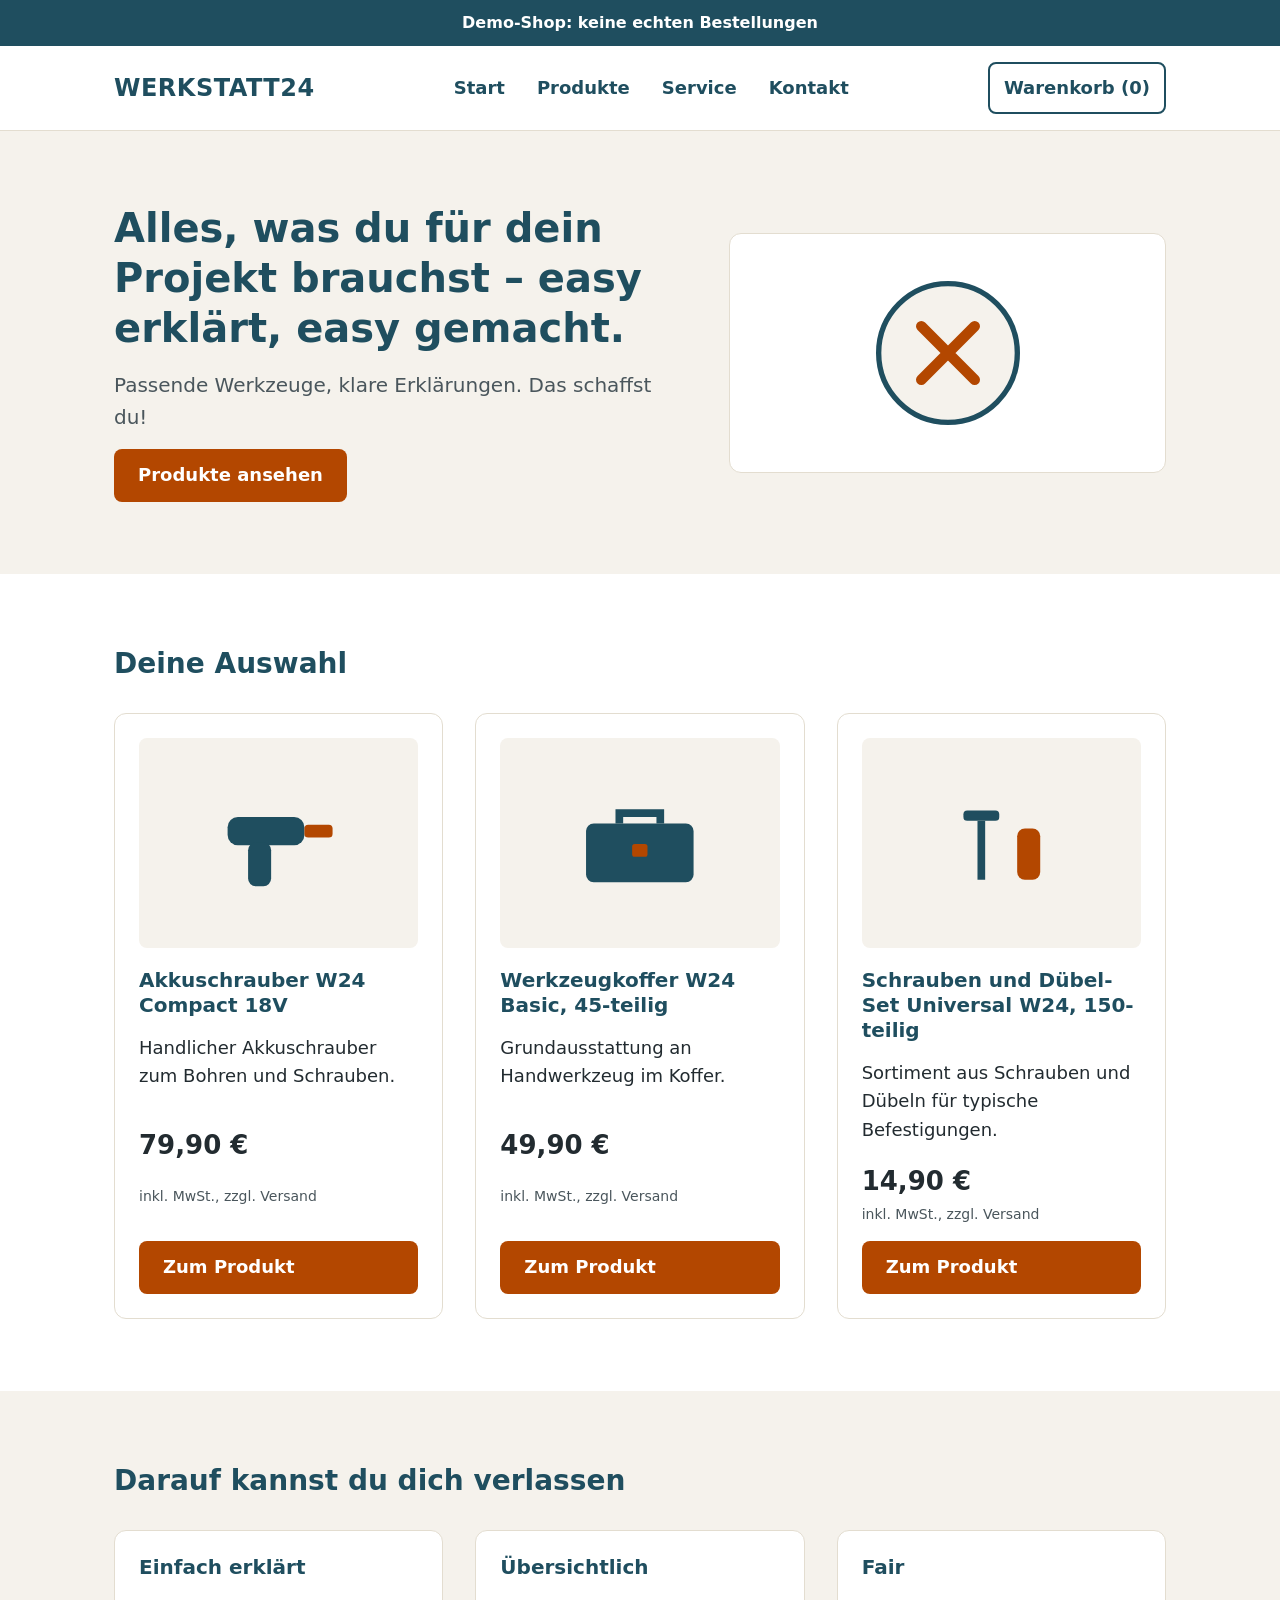
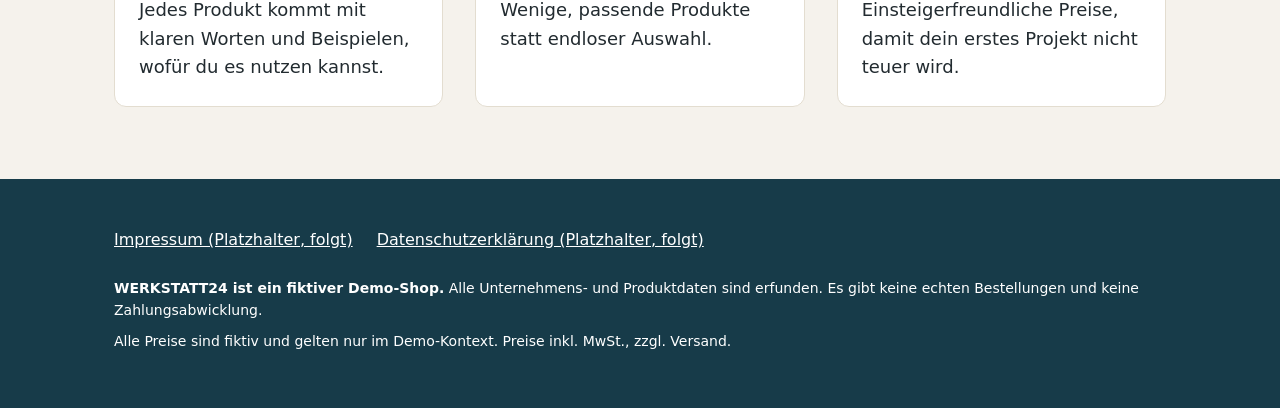
==== website/index.html @ 0d6a1109 "Erster Stand: WERKSTATT24 in Projektstruktur (HTML, CSS, JS, CLAUDE.md) Co-Authored-By: Claude Sonne" ====
<!DOCTYPE html>
<html lang="de">
<head>
<meta charset="utf-8">
<meta name="viewport" content="width=device-width, initial-scale=1">
<title>WERKSTATT24 – Demo-Shop für Heimwerker-Einsteiger</title>
<link rel="stylesheet" href="css/style.css">
<script src="js/app.js" defer></script>
</head>
<body>

<a class="skip" href="#hauptinhalt">Zum Inhalt springen</a>

<div class="demo-streifen" role="note">Demo-Shop: keine echten Bestellungen</div>

<header class="kopf">
  <div class="inhalt">
    <a class="logo" href="#">WERKSTATT24</a>
    <button type="button" class="menue-knopf" aria-expanded="false" aria-controls="hauptnavigation">Menü</button>
    <nav class="nav" id="hauptnavigation" aria-label="Hauptnavigation">
      <ul>
        <li><a href="#start">Start</a></li>
        <li><a href="#produkte">Produkte</a></li>
        <li><a href="#service">Service</a></li>
        <li><a href="#kontakt">Kontakt</a></li>
      </ul>
    </nav>
    <a class="warenkorb" href="#">Warenkorb (0)</a>
  </div>
</header>

<main id="hauptinhalt">

  <section class="start" id="start" aria-labelledby="start-titel">
    <div class="inhalt">
      <div>
        <h1 id="start-titel">Alles, was du für dein Projekt brauchst – easy erklärt, easy gemacht.</h1>
        <p class="unter">Passende Werkzeuge, klare Erklärungen. Das schaffst du!</p>
        <a class="button" href="#produkte">Produkte ansehen</a>
      </div>
      <div class="start-flaeche" aria-hidden="true">
        <!-- Gezeichnetes Symbol: Schraube, direkt im Code, kein externes Bild -->
        <svg viewBox="0 0 120 120" width="160" height="160">
          <circle cx="60" cy="60" r="52" fill="#F5F2EC" stroke="#1F4E5F" stroke-width="4"/>
          <path d="M40 40 L80 80 M80 40 L40 80" stroke="#B34700" stroke-width="8" stroke-linecap="round"/>
        </svg>
      </div>
    </div>
  </section>

  <section class="produkte" id="produkte" aria-labelledby="produkte-titel">
    <div class="inhalt">
      <h2 id="produkte-titel">Deine Auswahl</h2>

      <div class="karten">

        <article class="karte">
          <div class="bild" aria-hidden="true">
            <svg viewBox="0 0 120 90">
              <!-- Symbol Akkuschrauber (vereinfacht) -->
              <rect x="20" y="25" width="60" height="22" rx="8" fill="#1F4E5F"/>
              <rect x="80" y="31" width="22" height="10" rx="3" fill="#B34700"/>
              <rect x="36" y="45" width="18" height="34" rx="6" fill="#1F4E5F"/>
            </svg>
          </div>
          <h3>Akkuschrauber W24 Compact 18V</h3>
          <p>Handlicher Akkuschrauber zum Bohren und Schrauben.</p>
          <p class="preis">79,90 €</p>
          <p class="preis-hinweis">inkl. MwSt., zzgl. Versand</p>
          <a class="button" href="#">Zum Produkt</a>
        </article>

        <article class="karte">
          <div class="bild" aria-hidden="true">
            <svg viewBox="0 0 120 90">
              <!-- Symbol Werkzeugkoffer (vereinfacht) -->
              <rect x="18" y="30" width="84" height="46" rx="6" fill="#1F4E5F"/>
              <path d="M44 30 V22 H76 V30" fill="none" stroke="#1F4E5F" stroke-width="6"/>
              <rect x="54" y="46" width="12" height="10" rx="2" fill="#B34700"/>
            </svg>
          </div>
          <h3>Werkzeugkoffer W24 Basic, 45-teilig</h3>
          <p>Grundausstattung an Handwerkzeug im Koffer.</p>
          <p class="preis">49,90 €</p>
          <p class="preis-hinweis">inkl. MwSt., zzgl. Versand</p>
          <a class="button" href="#">Zum Produkt</a>
        </article>

        <article class="karte">
          <div class="bild" aria-hidden="true">
            <svg viewBox="0 0 120 90">
              <!-- Symbol Schraube und Dübel (vereinfacht) -->
              <rect x="30" y="20" width="28" height="8" rx="3" fill="#1F4E5F"/>
              <rect x="41" y="28" width="6" height="46" fill="#1F4E5F"/>
              <rect x="72" y="34" width="18" height="40" rx="6" fill="#B34700"/>
            </svg>
          </div>
          <h3>Schrauben und Dübel-Set Universal W24, 150-teilig</h3>
          <p>Sortiment aus Schrauben und Dübeln für typische Befestigungen.</p>
          <p class="preis">14,90 €</p>
          <p class="preis-hinweis">inkl. MwSt., zzgl. Versand</p>
          <a class="button" href="#">Zum Produkt</a>
        </article>

      </div>
    </div>
  </section>

  <section class="service" id="service" aria-labelledby="service-titel">
    <div class="inhalt">
      <h2 id="service-titel">Darauf kannst du dich verlassen</h2>
      <div class="service-liste">
        <div class="service-block">
          <h3>Einfach erklärt</h3>
          <p>Jedes Produkt kommt mit klaren Worten und Beispielen, wofür du es nutzen kannst.</p>
        </div>
        <div class="service-block">
          <h3>Übersichtlich</h3>
          <p>Wenige, passende Produkte statt endloser Auswahl.</p>
        </div>
        <div class="service-block">
          <h3>Fair</h3>
          <p>Einsteigerfreundliche Preise, damit dein erstes Projekt nicht teuer wird.</p>
        </div>
      </div>
    </div>
  </section>

</main>

<footer class="fuss" id="kontakt">
  <div class="inhalt">
    <ul>
      <li><a href="#">Impressum (Platzhalter, folgt)</a></li>
      <li><a href="#">Datenschutzerklärung (Platzhalter, folgt)</a></li>
    </ul>
    <p><strong>WERKSTATT24 ist ein fiktiver Demo-Shop.</strong> Alle Unternehmens- und Produktdaten sind erfunden. Es gibt keine echten Bestellungen und keine Zahlungsabwicklung.</p>
    <p>Alle Preise sind fiktiv und gelten nur im Demo-Kontext. Preise inkl. MwSt., zzgl. Versand.</p>
  </div>
</footer>

</body>
</html>
---- website/css/style.css ----
/* ===== FARBEN: hier ändern, gilt für die ganze Seite ===== */
:root {
  --haupt: #1F4E5F;        /* Petrol */
  --haupt-dunkel: #173B49; /* Fußbereich */
  --akzent: #B34700;       /* Orange, nur für Buttons und Links */
  --papier: #F5F2EC;       /* Hintergrund Startbereich/Service */
  --weiss: #FFFFFF;
  --text: #222B30;
  --text-leise: #4A565C;
  --rand: #E3DDD0;
}

* { box-sizing: border-box; }
body {
  margin: 0;
  /* Systemschriften: schnell, keine Datei von fremden Servern nötig (siehe fonts/README.txt) */
  font-family: system-ui, "Segoe UI", Roboto, Helvetica, Arial, sans-serif;
  font-size: 18px;
  line-height: 1.6;
  color: var(--text);
  background: var(--weiss);
}
.inhalt { max-width: 1100px; margin: 0 auto; padding: 0 24px; }
h1, h2, h3 { color: var(--haupt); line-height: 1.25; margin: 0 0 16px; }
h1 { font-size: 40px; }
h2 { font-size: 28px; }
h3 { font-size: 20px; }
p { margin: 0 0 16px; max-width: 65ch; }
a { color: var(--akzent); }

/* Überlaufschutz: sehr lange Wörter dürfen umbrechen, damit nichts seitlich herausragt */
h1, h2, h3, p, a { overflow-wrap: anywhere; }

/* Sichtbarer Tastatur-Fokus */
a:focus-visible, button:focus-visible {
  outline: 3px solid var(--haupt);
  outline-offset: 3px;
}

/* Link zum Direktsprung für Tastatur und Screenreader */
.skip { position: absolute; left: -999px; top: 0; background: var(--weiss); padding: 12px; }
.skip:focus { left: 8px; top: 8px; z-index: 10; }

/* Demo-Hinweis */
.demo-streifen {
  background: var(--haupt);
  color: var(--weiss);
  text-align: center;
  padding: 10px 24px;
  font-weight: 700;
  font-size: 16px;
}

/* Kopfbereich */
.kopf { border-bottom: 1px solid var(--rand); background: var(--weiss); }
.kopf .inhalt {
  display: flex; flex-wrap: wrap; align-items: center;
  justify-content: space-between; gap: 16px; padding-top: 16px; padding-bottom: 16px;
}
.logo { font-size: 24px; font-weight: 800; letter-spacing: 0.5px; color: var(--haupt); text-decoration: none; }
.nav ul { list-style: none; display: flex; flex-wrap: wrap; gap: 8px 24px; margin: 0; padding: 0; }
.nav a { color: var(--haupt); text-decoration: none; font-weight: 600; display: inline-block; padding: 10px 4px; min-height: 44px; }
.nav a:hover { text-decoration: underline; }
.warenkorb { color: var(--haupt); font-weight: 700; text-decoration: none; padding: 10px 14px; border: 2px solid var(--haupt); border-radius: 8px; display: inline-block; min-height: 44px; }

/* Menü-Schaltfläche (nur auf dem Handy sichtbar, siehe unten) – Stil wie der Warenkorb-Button */
.menue-knopf {
  display: none;
  font: inherit; font-weight: 700; color: var(--haupt);
  background: var(--weiss); border: 2px solid var(--haupt); border-radius: 8px;
  padding: 10px 14px; min-height: 44px; cursor: pointer;
}
.menue-knopf:hover { background: var(--papier); }

/* Startbereich */
.start { background: var(--papier); padding: 72px 0; }
.start .inhalt { display: grid; grid-template-columns: 1.3fr 1fr; gap: 48px; align-items: center; }
.start .inhalt > * { min-width: 0; }
.start .unter { font-size: 20px; color: var(--text-leise); }
.start-flaeche {
  background: var(--weiss); border: 1px solid var(--rand); border-radius: 12px;
  padding: 32px; display: flex; justify-content: center; align-items: center; min-height: 240px;
}

/* Buttons */
.button {
  display: inline-block; background: var(--akzent); color: var(--weiss);
  font-weight: 700; font-size: 18px; text-decoration: none;
  padding: 12px 24px; min-height: 44px; border-radius: 8px; border: 0; cursor: pointer;
}
.button:hover { filter: brightness(0.92); }

/* Produktbereich */
.produkte { padding: 72px 0; }
.karten { display: grid; grid-template-columns: repeat(3, 1fr); gap: 32px; margin-top: 32px; }
.karte {
  background: var(--weiss); border: 1px solid var(--rand); border-radius: 12px;
  padding: 24px; display: flex; flex-direction: column; min-width: 0;
}
.karte:hover, .karte:focus-within { border-color: var(--haupt); }
.bild {
  aspect-ratio: 4 / 3; background: var(--papier); border-radius: 8px;
  display: flex; align-items: center; justify-content: center; margin-bottom: 20px;
}
.bild svg { width: 55%; height: auto; }
.karte p { flex-grow: 1; }
.preis { font-size: 26px; font-weight: 800; color: var(--text); margin: 0; }
.preis-hinweis { font-size: 14px; color: var(--text-leise); margin: 0 0 16px; }

/* Servicebereich */
.service { background: var(--papier); padding: 72px 0; }
.service-liste { display: grid; grid-template-columns: repeat(3, 1fr); gap: 32px; margin-top: 32px; }
.service-block { background: var(--weiss); border: 1px solid var(--rand); border-radius: 12px; padding: 24px; min-width: 0; }
.service-block p { margin: 0; }

/* Fußbereich */
.fuss { background: var(--haupt-dunkel); color: var(--weiss); padding: 48px 0; font-size: 16px; }
.fuss a { color: var(--weiss); }
.fuss ul { list-style: none; display: flex; flex-wrap: wrap; gap: 8px 24px; padding: 0; margin: 0 0 24px; }
/* Tippfläche: Links im Fußbereich mindestens 24 px hoch */
.fuss li a { display: inline-block; min-height: 24px; }
.fuss p { font-size: 14px; max-width: none; margin-bottom: 8px; }

/* Handy */
@media (max-width: 800px) {
  h1 { font-size: 30px; }
  .start { padding: 48px 0; }
  .start .inhalt, .karten, .service-liste { grid-template-columns: 1fr; }
  .produkte, .service { padding: 48px 0; }

  /* Mobiles Menü: greift nur, wenn app.js geladen ist (Klasse "js" am <html>-Element).
     Ohne JavaScript bleibt die Navigation einfach immer sichtbar. */
  .js .menue-knopf { display: inline-block; order: 2; }
  .js .warenkorb { order: 3; }
  .js .nav { order: 4; flex-basis: 100%; display: none; }   /* zugeklappt */
  .js.nav-offen .nav { display: block; }                    /* aufgeklappt */
  .js .nav ul { flex-direction: column; gap: 0; }
}
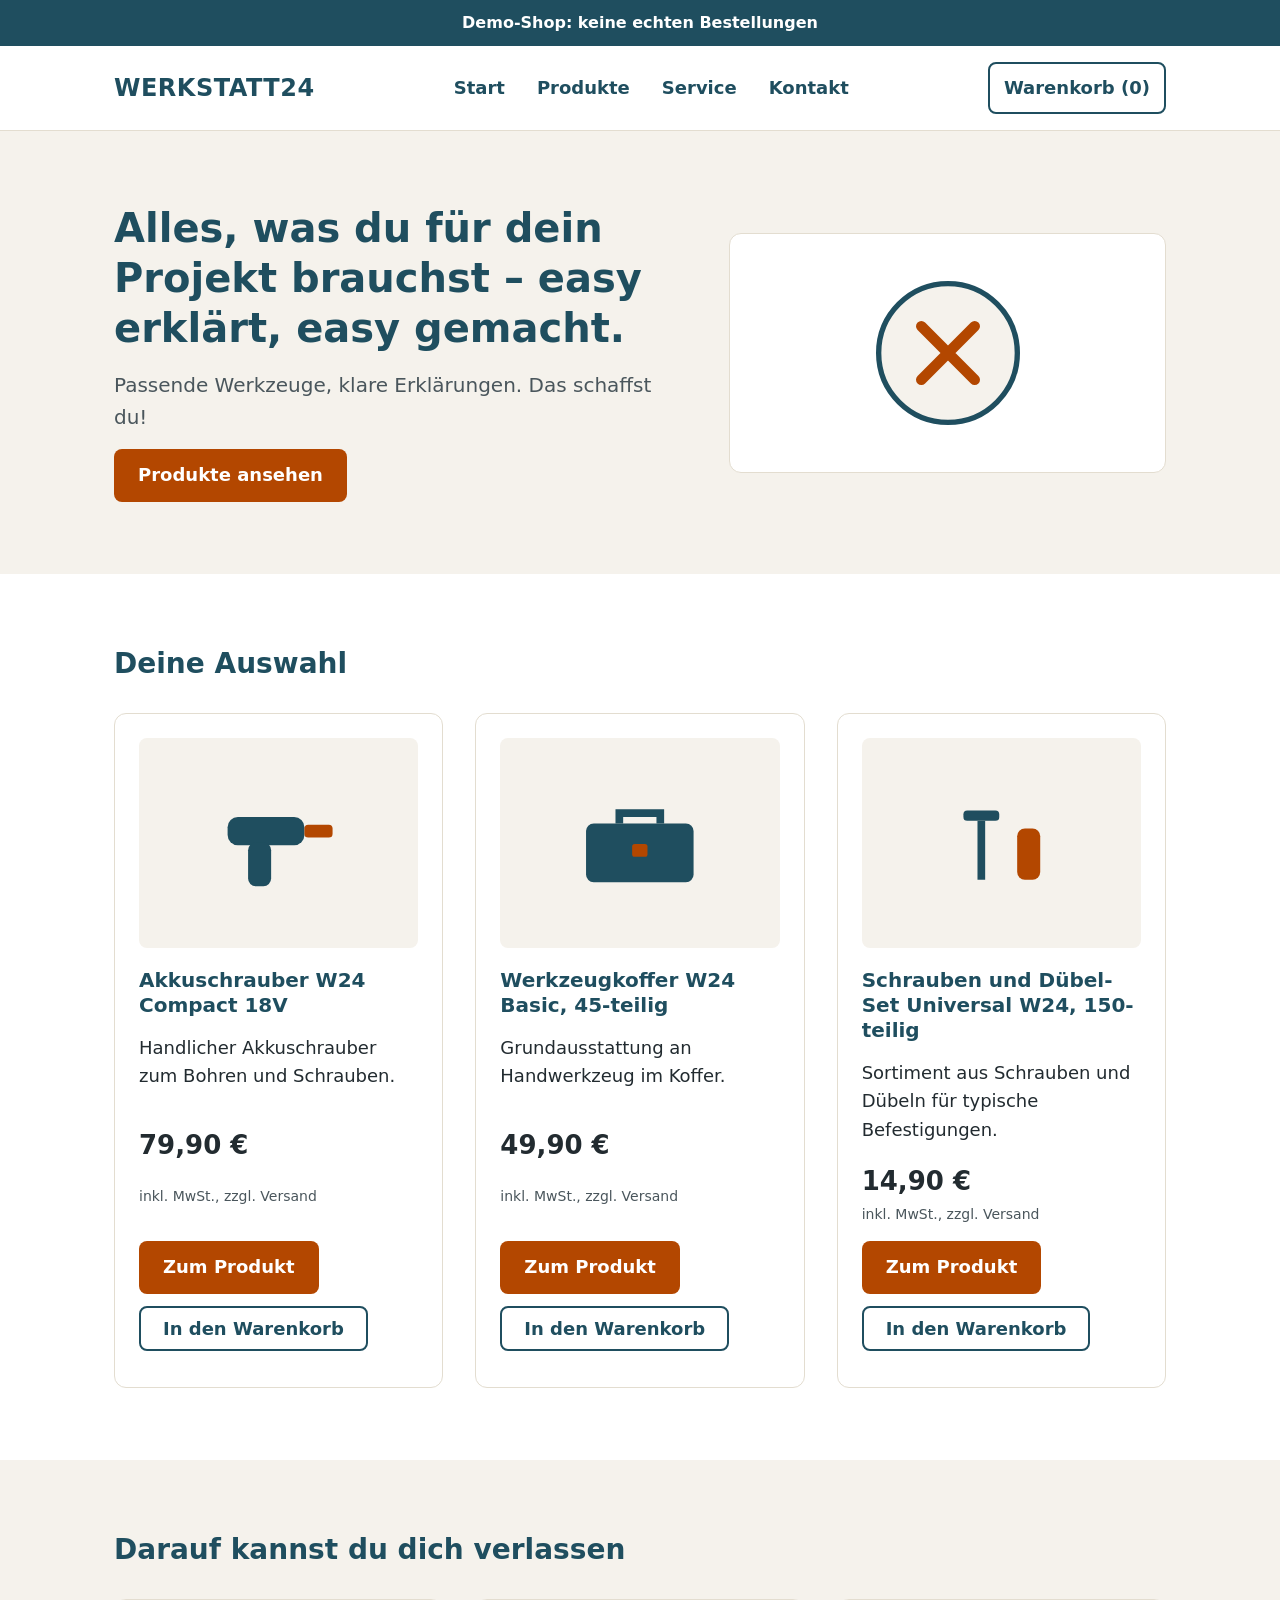
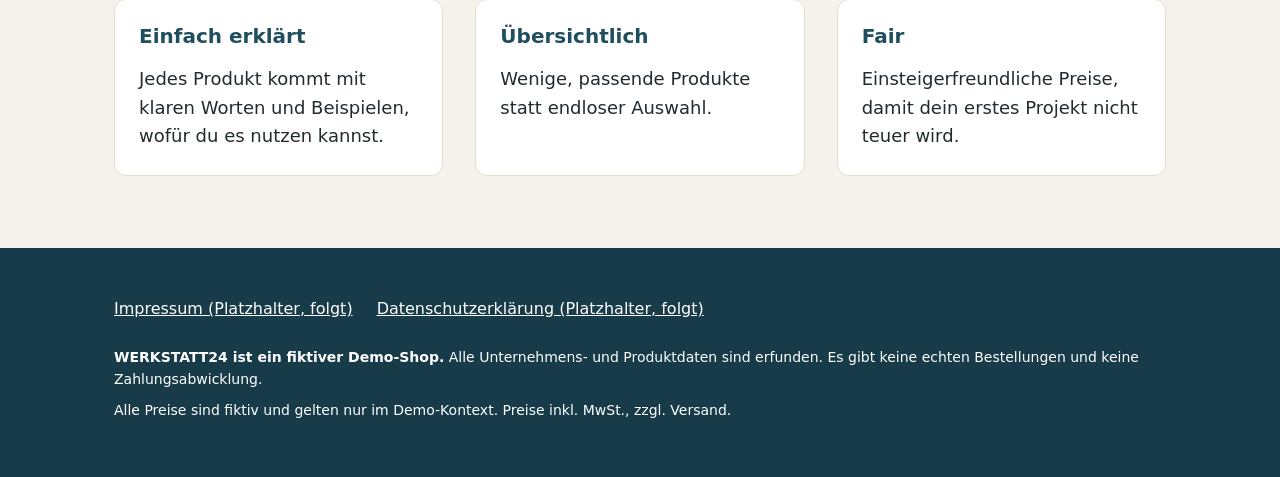
==== commit 6f5f1c7e: "Produktdetailseiten, Warenkorb und Breadcrumb-Navigation ergänzt - Drei Produktdetailseiten in websi" ====
--- a/website/index.html
+++ b/website/index.html
@@ -15,17 +15,17 @@
 
 <header class="kopf">
   <div class="inhalt">
-    <a class="logo" href="#">WERKSTATT24</a>
+    <a class="logo" href="index.html">WERKSTATT24</a>
     <button type="button" class="menue-knopf" aria-expanded="false" aria-controls="hauptnavigation">Menü</button>
     <nav class="nav" id="hauptnavigation" aria-label="Hauptnavigation">
       <ul>
-        <li><a href="#start">Start</a></li>
-        <li><a href="#produkte">Produkte</a></li>
-        <li><a href="#service">Service</a></li>
-        <li><a href="#kontakt">Kontakt</a></li>
+        <li><a href="index.html#start">Start</a></li>
+        <li><a href="index.html#produkte">Produkte</a></li>
+        <li><a href="index.html#service">Service</a></li>
+        <li><a href="index.html#kontakt">Kontakt</a></li>
       </ul>
     </nav>
-    <a class="warenkorb" href="#">Warenkorb (0)</a>
+    <a class="warenkorb" href="warenkorb.html">Warenkorb (0)</a>
   </div>
 </header>
 
@@ -55,8 +55,8 @@
       <div class="karten">
 
         <article class="karte">
-          <div class="bild" aria-hidden="true">
-            <svg viewBox="0 0 120 90">
+          <div class="bild">
+            <svg viewBox="0 0 120 90" role="img" aria-label="Vereinfachte Illustration eines Akkuschraubers: petrolfarbenes Gehäuse mit Griff und oranger Bit-Aufnahme">
               <!-- Symbol Akkuschrauber (vereinfacht) -->
               <rect x="20" y="25" width="60" height="22" rx="8" fill="#1F4E5F"/>
               <rect x="80" y="31" width="22" height="10" rx="3" fill="#B34700"/>
@@ -67,12 +67,16 @@
           <p>Handlicher Akkuschrauber zum Bohren und Schrauben.</p>
           <p class="preis">79,90 €</p>
           <p class="preis-hinweis">inkl. MwSt., zzgl. Versand</p>
-          <a class="button" href="#">Zum Produkt</a>
+          <div class="karte-knoepfe">
+            <a class="button" href="produkte/akkuschrauber-w24-compact-18v.html">Zum Produkt</a>
+            <button type="button" class="button-zweit" data-produkt-id="akkuschrauber-w24-compact-18v">In den Warenkorb</button>
+          </div>
+          <div class="korb-meldung" role="status" aria-live="polite"></div>
         </article>
 
         <article class="karte">
-          <div class="bild" aria-hidden="true">
-            <svg viewBox="0 0 120 90">
+          <div class="bild">
+            <svg viewBox="0 0 120 90" role="img" aria-label="Vereinfachte Illustration eines geschlossenen Werkzeugkoffers in Petrol mit Tragegriff und orangem Verschluss">
               <!-- Symbol Werkzeugkoffer (vereinfacht) -->
               <rect x="18" y="30" width="84" height="46" rx="6" fill="#1F4E5F"/>
               <path d="M44 30 V22 H76 V30" fill="none" stroke="#1F4E5F" stroke-width="6"/>
@@ -83,12 +87,16 @@
           <p>Grundausstattung an Handwerkzeug im Koffer.</p>
           <p class="preis">49,90 €</p>
           <p class="preis-hinweis">inkl. MwSt., zzgl. Versand</p>
-          <a class="button" href="#">Zum Produkt</a>
+          <div class="karte-knoepfe">
+            <a class="button" href="produkte/werkzeugkoffer-w24-basic-45-teilig.html">Zum Produkt</a>
+            <button type="button" class="button-zweit" data-produkt-id="werkzeugkoffer-w24-basic-45-teilig">In den Warenkorb</button>
+          </div>
+          <div class="korb-meldung" role="status" aria-live="polite"></div>
         </article>
 
         <article class="karte">
-          <div class="bild" aria-hidden="true">
-            <svg viewBox="0 0 120 90">
+          <div class="bild">
+            <svg viewBox="0 0 120 90" role="img" aria-label="Vereinfachte Illustration einer Schraube in Petrol und eines orangen Dübels">
               <!-- Symbol Schraube und Dübel (vereinfacht) -->
               <rect x="30" y="20" width="28" height="8" rx="3" fill="#1F4E5F"/>
               <rect x="41" y="28" width="6" height="46" fill="#1F4E5F"/>
@@ -99,7 +107,11 @@
           <p>Sortiment aus Schrauben und Dübeln für typische Befestigungen.</p>
           <p class="preis">14,90 €</p>
           <p class="preis-hinweis">inkl. MwSt., zzgl. Versand</p>
-          <a class="button" href="#">Zum Produkt</a>
+          <div class="karte-knoepfe">
+            <a class="button" href="produkte/schrauben-duebel-set-universal-w24-150-teilig.html">Zum Produkt</a>
+            <button type="button" class="button-zweit" data-produkt-id="schrauben-duebel-set-universal-w24-150-teilig">In den Warenkorb</button>
+          </div>
+          <div class="korb-meldung" role="status" aria-live="polite"></div>
         </article>
 
       </div>
--- a/website/css/style.css
+++ b/website/css/style.css
@@ -107,6 +107,81 @@
 .preis { font-size: 26px; font-weight: 800; color: var(--text); margin: 0; }
 .preis-hinweis { font-size: 14px; color: var(--text-leise); margin: 0 0 16px; }
 
+/* Produktdetailseiten (website/produkte/) */
+.produkt-seite { padding: 32px 0 72px; }
+/* Brotkrumen: Startseite › Produkte › aktuelles Produkt (dezent, bricht auf dem Handy um) */
+.brotkrumen { margin: 0 0 8px; font-size: 16px; }
+.brotkrumen ol { list-style: none; display: flex; flex-wrap: wrap; gap: 0 8px; margin: 0; padding: 0; }
+.brotkrumen li { color: var(--text-leise); min-width: 0; overflow-wrap: anywhere; }
+.brotkrumen li + li::before { content: "›"; content: "›" / ""; margin-right: 8px; }
+.brotkrumen a { color: var(--haupt); display: inline-block; padding: 4px 0; min-height: 24px; }
+.zurueck { margin: 0 0 24px; }
+.zurueck a { display: inline-block; font-weight: 700; padding: 10px 0; min-height: 44px; }
+.detail { display: grid; grid-template-columns: 1fr 1fr; gap: 48px; align-items: start; }
+.detail > * { min-width: 0; }
+.detail .bild { margin-bottom: 0; }
+.detail .bild svg { width: 60%; }
+.detail .preis { margin-top: 8px; }
+.detail .preis-hinweis { margin-bottom: 24px; }
+.demo-hinweis-klein { font-size: 14px; color: var(--text-leise); margin: 12px 0 0; }
+.detail-abschnitt { margin-top: 48px; }
+.detail-abschnitt ul { padding-left: 24px; margin: 0 0 16px; }
+.detail-abschnitt li { margin-bottom: 8px; }
+.technik { width: 100%; max-width: 640px; border-collapse: collapse; }
+.technik caption { text-align: left; font-weight: 700; color: var(--haupt); padding-bottom: 8px; }
+.technik th, .technik td { text-align: left; padding: 10px 12px; border-bottom: 1px solid var(--rand); vertical-align: top; overflow-wrap: anywhere; }
+.technik th { width: 40%; font-weight: 600; color: var(--text); }
+.versand-box { background: var(--papier); border: 1px solid var(--rand); border-radius: 12px; padding: 24px; }
+.versand-box h3 { margin-top: 0; }
+.versand-box ul { margin-bottom: 0; }
+
+/* Warenkorb */
+[hidden] { display: none !important; }
+/* Nur für Screenreader vorlesbar, optisch versteckt */
+.nur-leser {
+  position: absolute; width: 1px; height: 1px; margin: -1px; padding: 0;
+  overflow: hidden; clip: rect(0 0 0 0); white-space: nowrap; border: 0;
+}
+button.button, .button-zweit { font-family: inherit; }
+.button-zweit {
+  display: inline-block; background: var(--weiss); color: var(--haupt);
+  font-weight: 700; font-size: 18px; text-decoration: none;
+  padding: 10px 22px; min-height: 44px; border-radius: 8px; border: 2px solid var(--haupt); cursor: pointer;
+}
+.button-zweit:hover { background: var(--papier); }
+.karte-knoepfe { display: flex; flex-wrap: wrap; gap: 12px; }
+.korb-meldung { font-size: 16px; margin: 12px 0 0; }
+.korb-meldung:not(:empty) {
+  background: var(--papier); border-left: 4px solid var(--haupt);
+  padding: 10px 12px; border-radius: 4px;
+}
+.korb-seite { padding: 32px 0 72px; }
+.korb-box { background: var(--papier); border: 1px solid var(--rand); border-radius: 12px; padding: 24px; margin-top: 24px; }
+.korb-box h2 { margin-top: 0; }
+.korb-tabelle { width: 100%; border-collapse: collapse; margin: 24px 0; }
+.korb-tabelle th, .korb-tabelle td { text-align: left; padding: 12px; border-bottom: 1px solid var(--rand); vertical-align: middle; }
+.korb-tabelle thead th { font-size: 16px; color: var(--text-leise); }
+.korb-tabelle tbody th { font-weight: 700; color: var(--haupt); }
+.menge-steuerung { display: inline-flex; align-items: center; gap: 8px; }
+.menge-knopf {
+  min-width: 44px; min-height: 44px; font: inherit; font-size: 22px; font-weight: 700; line-height: 1;
+  color: var(--haupt); background: var(--weiss); border: 2px solid var(--haupt); border-radius: 8px; cursor: pointer;
+}
+.menge-knopf:hover:not(:disabled) { background: var(--papier); }
+.menge-knopf:disabled { color: var(--text-leise); border-color: var(--rand); cursor: not-allowed; }
+.menge-wert { min-width: 2ch; text-align: center; font-weight: 700; }
+.entfernen-knopf {
+  font: inherit; font-size: 16px; color: var(--akzent); background: none; border: 0;
+  text-decoration: underline; cursor: pointer; min-height: 44px; padding: 0 8px;
+}
+.summen { max-width: 480px; margin: 0 0 16px; }
+.summen div { display: flex; justify-content: space-between; gap: 16px; padding: 8px 0; border-bottom: 1px solid var(--rand); }
+.summen dt, .summen dd { margin: 0; }
+.summen dd { font-weight: 700; white-space: nowrap; }
+.summen .gesamt { font-size: 22px; font-weight: 800; border-bottom: 0; border-top: 2px solid var(--haupt); }
+.summen .gesamt dt { color: var(--haupt); }
+.summen-hinweis { font-size: 16px; color: var(--text-leise); }
+
 /* Servicebereich */
 .service { background: var(--papier); padding: 72px 0; }
 .service-liste { display: grid; grid-template-columns: repeat(3, 1fr); gap: 32px; margin-top: 32px; }
@@ -127,6 +202,19 @@
   .start { padding: 48px 0; }
   .start .inhalt, .karten, .service-liste { grid-template-columns: 1fr; }
   .produkte, .service { padding: 48px 0; }
+  .detail { grid-template-columns: 1fr; gap: 24px; }
+  .produkt-seite { padding: 24px 0 48px; }
+
+  /* Warenkorb-Tabelle: auf dem Handy wird jede Zeile zu einer Karte */
+  .korb-seite { padding: 24px 0 48px; }
+  .korb-tabelle, .korb-tabelle tbody, .korb-tabelle tr, .korb-tabelle th, .korb-tabelle td { display: block; }
+  .korb-tabelle thead {
+    position: absolute; width: 1px; height: 1px; margin: -1px; overflow: hidden; clip: rect(0 0 0 0);
+  }
+  .korb-tabelle tr { border: 1px solid var(--rand); border-radius: 12px; padding: 12px; margin-bottom: 16px; }
+  .korb-tabelle th, .korb-tabelle td { border: 0; padding: 6px 0; }
+  .korb-tabelle td { display: flex; justify-content: space-between; align-items: center; gap: 12px; }
+  .korb-tabelle td[data-label]::before { content: attr(data-label); font-weight: 600; color: var(--text-leise); }
 
   /* Mobiles Menü: greift nur, wenn app.js geladen ist (Klasse "js" am <html>-Element).
      Ohne JavaScript bleibt die Navigation einfach immer sichtbar. */
